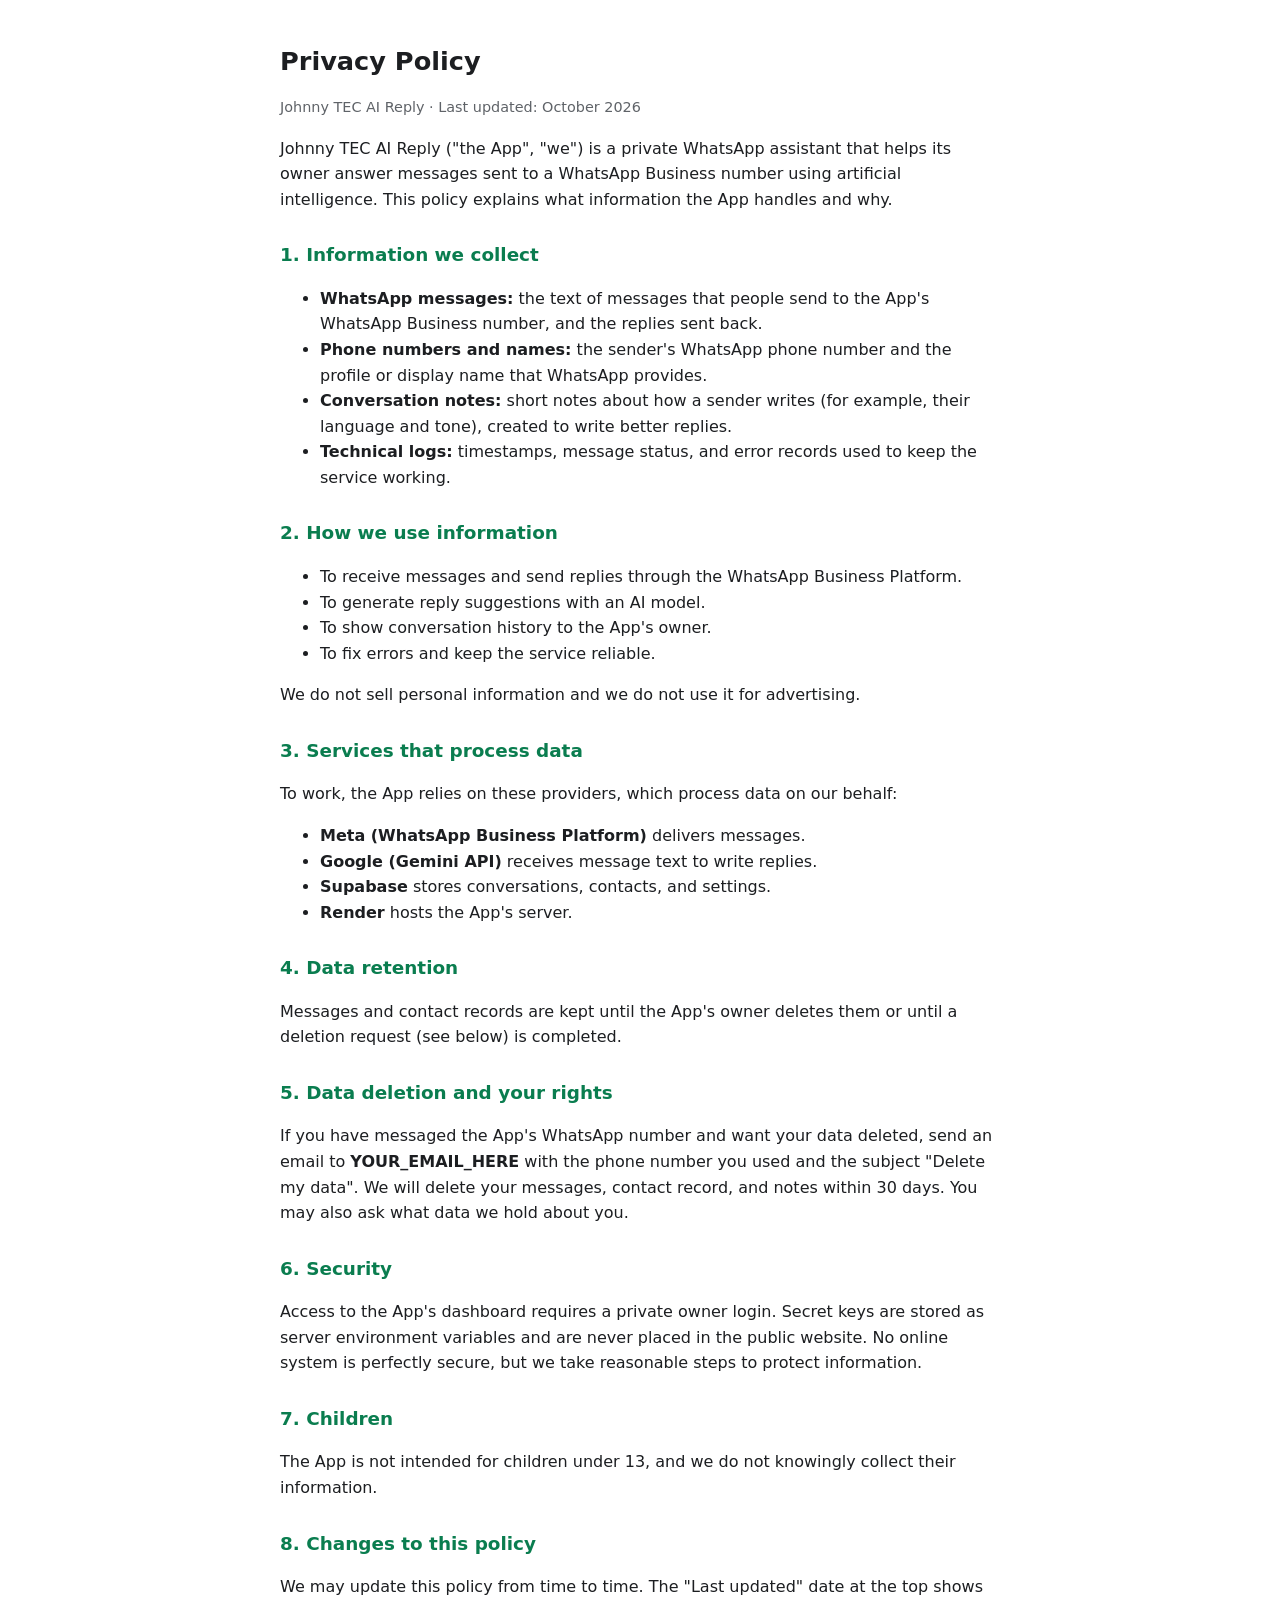
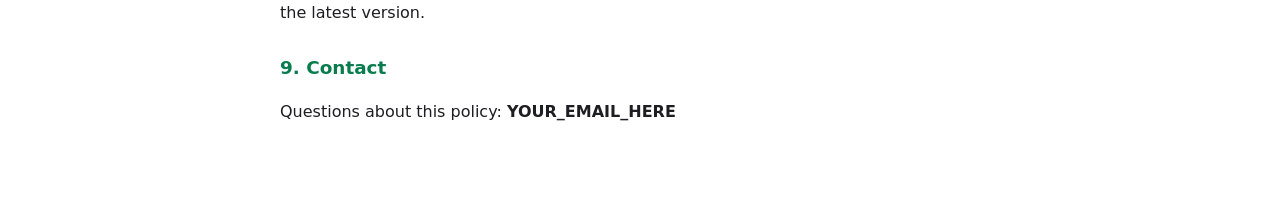
==== privacy.html @ 28c0dda8 "Add files via upload" ====
<!DOCTYPE html>
<html lang="en">
<head>
<meta charset="UTF-8">
<meta name="viewport" content="width=device-width, initial-scale=1">
<title>Privacy Policy - Johnny TEC AI Reply</title>
<style>
  :root { --bg:#ffffff; --text:#1c1e21; --muted:#5f6368; --accent:#0a7d4f; }
  @media (prefers-color-scheme: dark) {
    :root { --bg:#0a1220; --text:#e8ecf2; --muted:#9aa5b5; --accent:#2ee59d; }
  }
  body { margin:0; background:var(--bg); color:var(--text); font-family:system-ui,-apple-system,Segoe UI,Roboto,sans-serif; line-height:1.6; }
  main { max-width:720px; margin:0 auto; padding:24px 18px 60px; }
  h1 { font-size:1.6rem; margin-bottom:4px; }
  h2 { font-size:1.15rem; margin-top:28px; color:var(--accent); }
  p, li { font-size:1rem; }
  .muted { color:var(--muted); font-size:.9rem; }
</style>
</head>
<body>
<main>
  <h1>Privacy Policy</h1>
  <p class="muted">Johnny TEC AI Reply &middot; Last updated: October 2026</p>

  <p>Johnny TEC AI Reply ("the App", "we") is a private WhatsApp assistant that helps its owner answer messages sent to a WhatsApp Business number using artificial intelligence. This policy explains what information the App handles and why.</p>

  <h2>1. Information we collect</h2>
  <ul>
    <li><strong>WhatsApp messages:</strong> the text of messages that people send to the App's WhatsApp Business number, and the replies sent back.</li>
    <li><strong>Phone numbers and names:</strong> the sender's WhatsApp phone number and the profile or display name that WhatsApp provides.</li>
    <li><strong>Conversation notes:</strong> short notes about how a sender writes (for example, their language and tone), created to write better replies.</li>
    <li><strong>Technical logs:</strong> timestamps, message status, and error records used to keep the service working.</li>
  </ul>

  <h2>2. How we use information</h2>
  <ul>
    <li>To receive messages and send replies through the WhatsApp Business Platform.</li>
    <li>To generate reply suggestions with an AI model.</li>
    <li>To show conversation history to the App's owner.</li>
    <li>To fix errors and keep the service reliable.</li>
  </ul>
  <p>We do not sell personal information and we do not use it for advertising.</p>

  <h2>3. Services that process data</h2>
  <p>To work, the App relies on these providers, which process data on our behalf:</p>
  <ul>
    <li><strong>Meta (WhatsApp Business Platform)</strong> delivers messages.</li>
    <li><strong>Google (Gemini API)</strong> receives message text to write replies.</li>
    <li><strong>Supabase</strong> stores conversations, contacts, and settings.</li>
    <li><strong>Render</strong> hosts the App's server.</li>
  </ul>

  <h2>4. Data retention</h2>
  <p>Messages and contact records are kept until the App's owner deletes them or until a deletion request (see below) is completed.</p>

  <h2>5. Data deletion and your rights</h2>
  <p>If you have messaged the App's WhatsApp number and want your data deleted, send an email to <strong>YOUR_EMAIL_HERE</strong> with the phone number you used and the subject "Delete my data". We will delete your messages, contact record, and notes within 30 days. You may also ask what data we hold about you.</p>

  <h2>6. Security</h2>
  <p>Access to the App's dashboard requires a private owner login. Secret keys are stored as server environment variables and are never placed in the public website. No online system is perfectly secure, but we take reasonable steps to protect information.</p>

  <h2>7. Children</h2>
  <p>The App is not intended for children under 13, and we do not knowingly collect their information.</p>

  <h2>8. Changes to this policy</h2>
  <p>We may update this policy from time to time. The "Last updated" date at the top shows the latest version.</p>

  <h2>9. Contact</h2>
  <p>Questions about this policy: <strong>YOUR_EMAIL_HERE</strong></p>
</main>
</body>
</html>
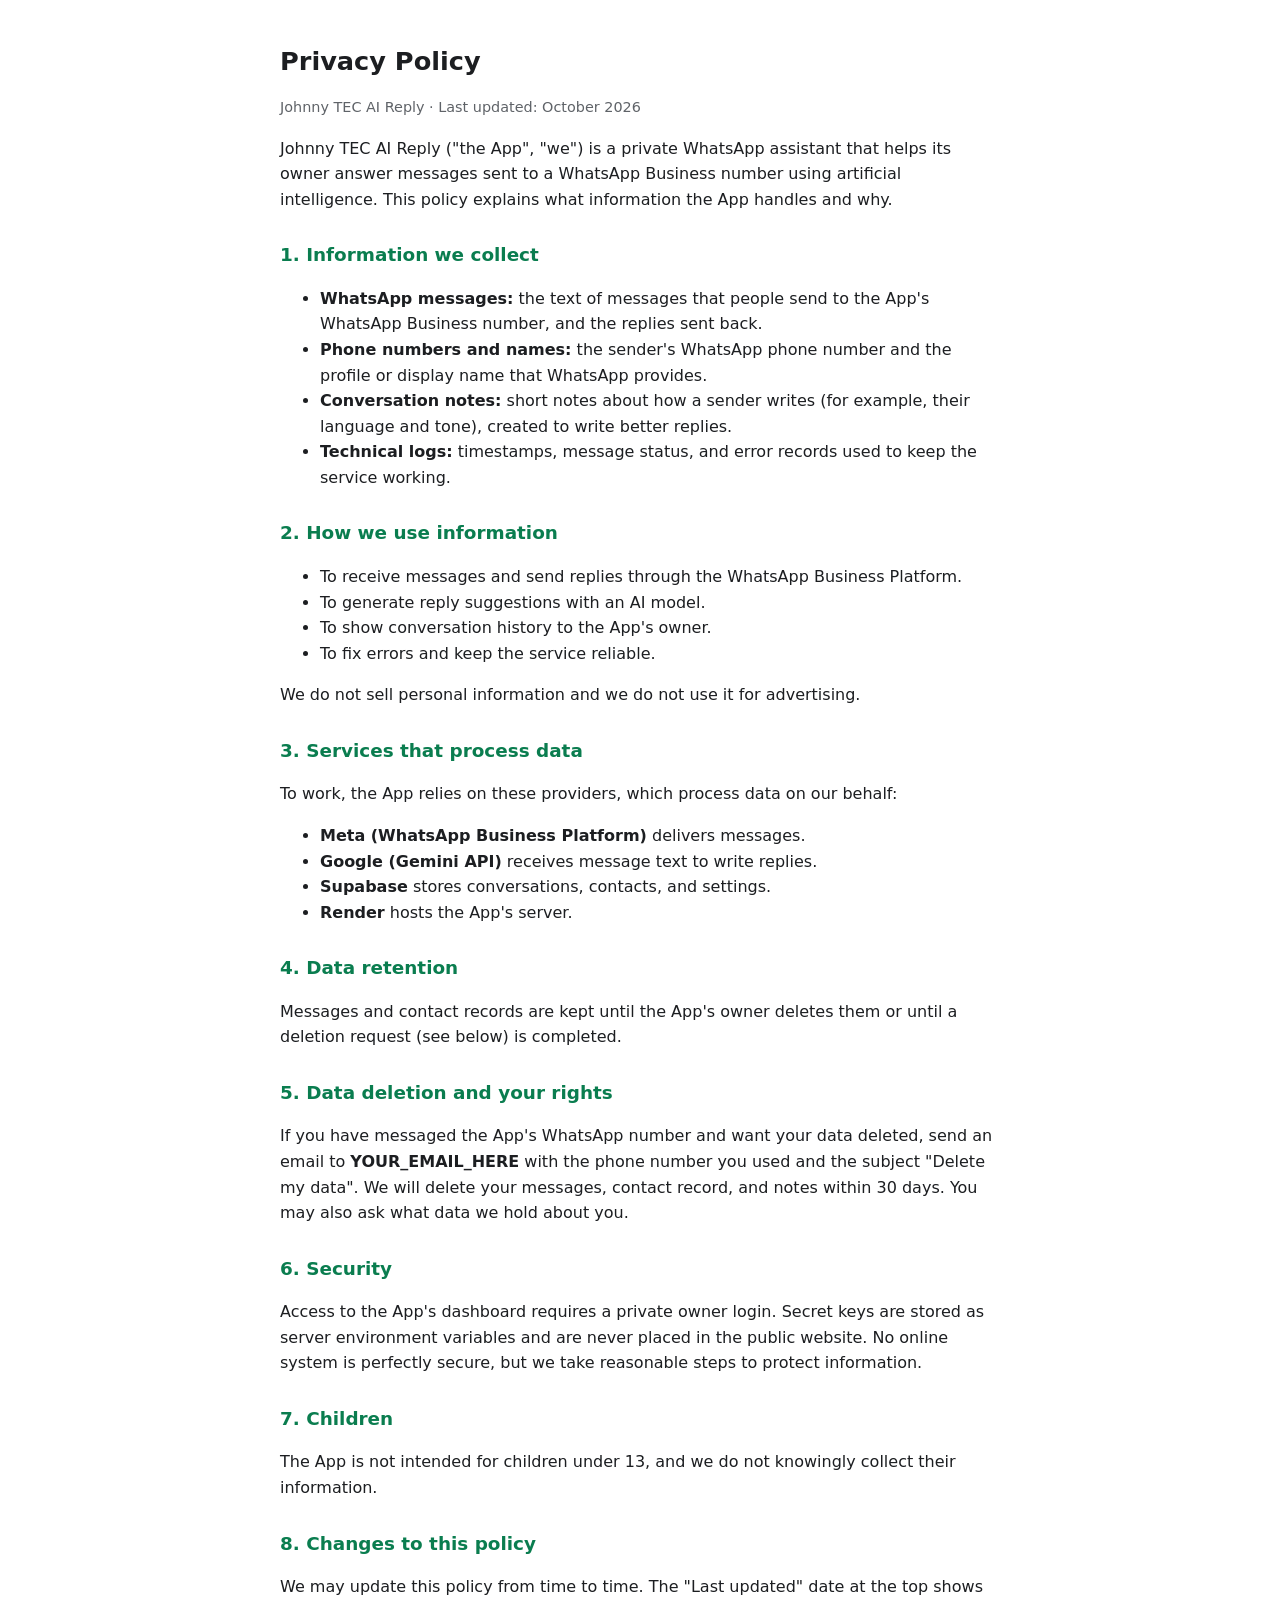
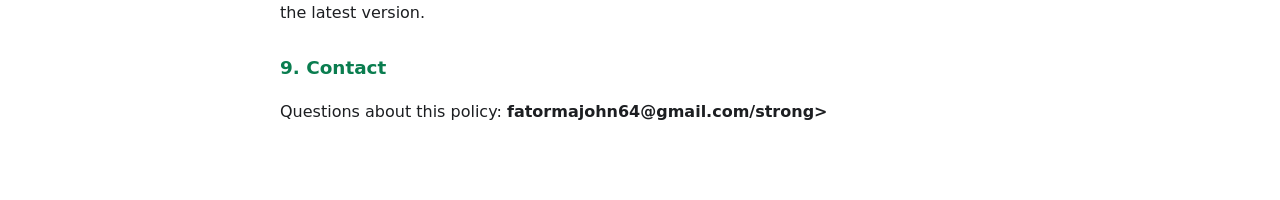
==== commit 4dcebb59: "Update privacy.html" ====
--- a/privacy.html
+++ b/privacy.html
@@ -66,7 +66,7 @@
   <p>We may update this policy from time to time. The "Last updated" date at the top shows the latest version.</p>
 
   <h2>9. Contact</h2>
-  <p>Questions about this policy: <strong>YOUR_EMAIL_HERE</strong></p>
+  <p>Questions about this policy: <strong>fatormajohn64@gmail.com/strong></p>
 </main>
 </body>
 </html>
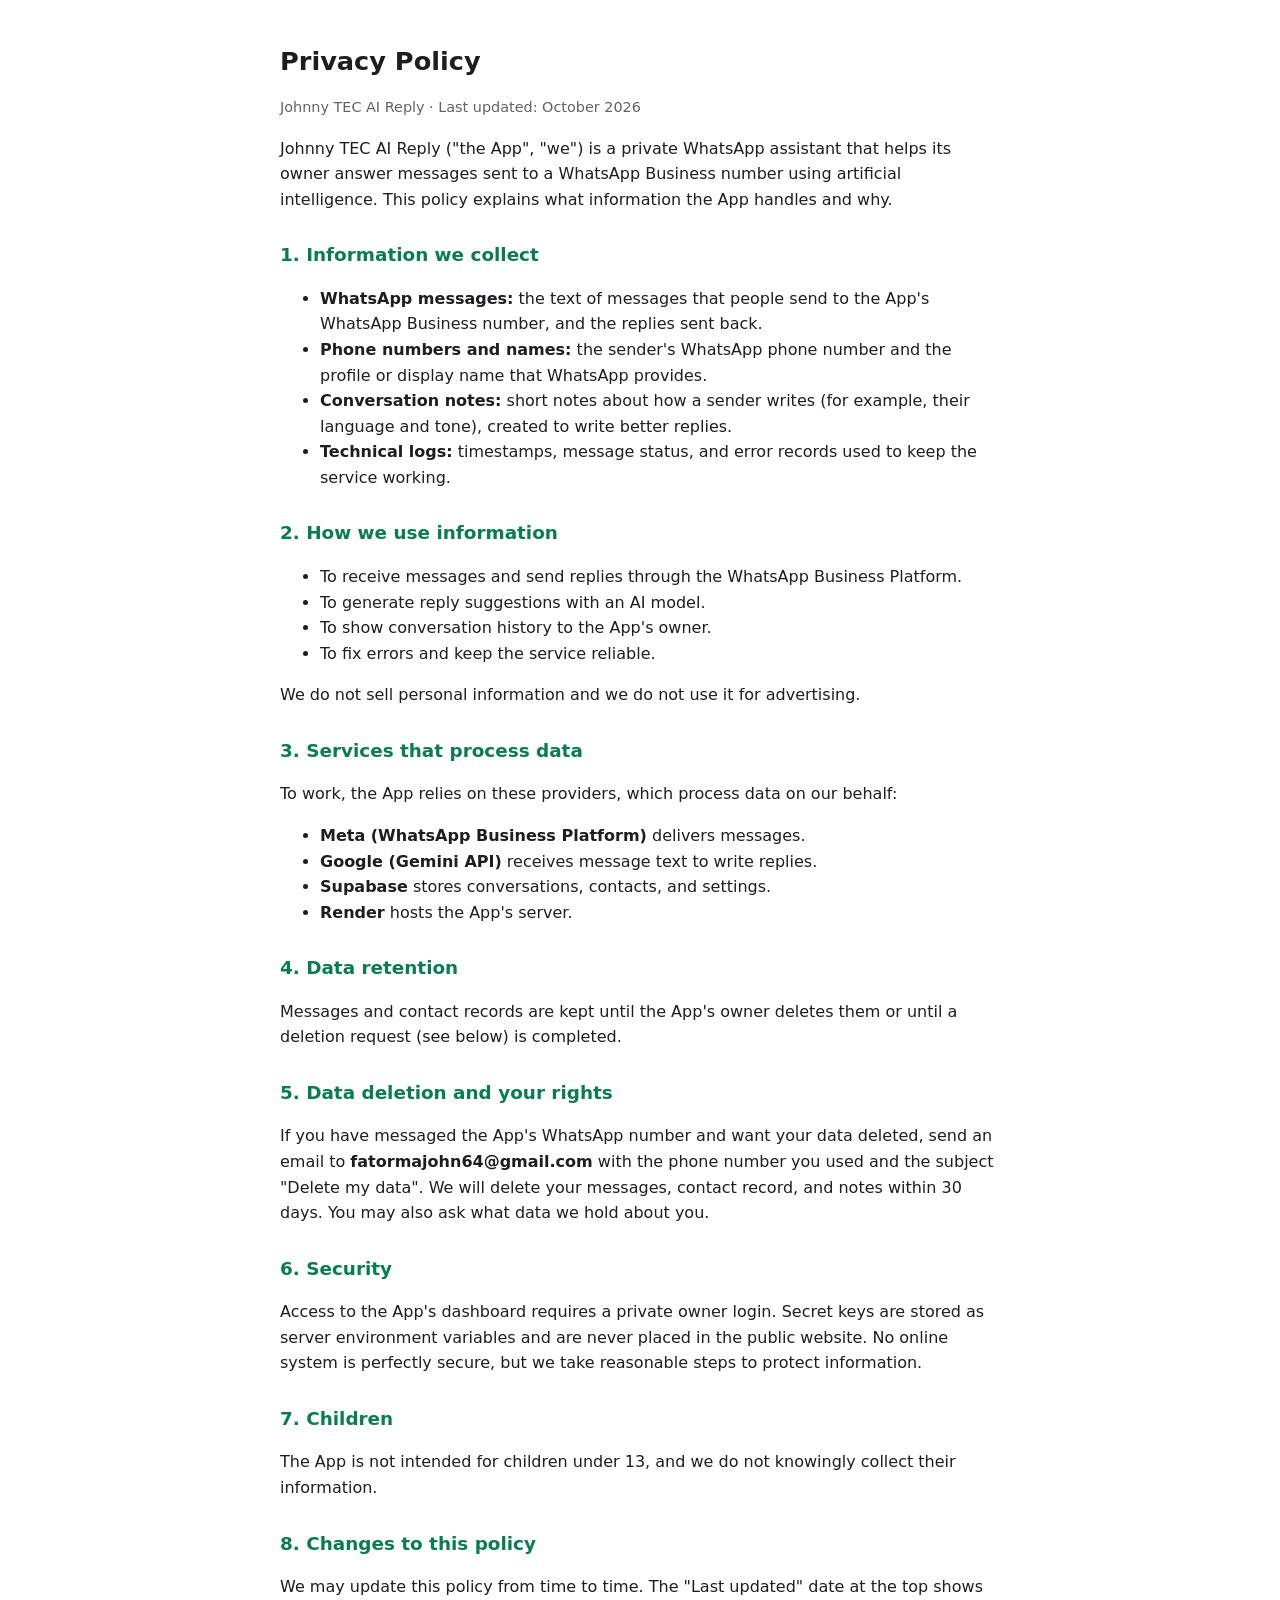
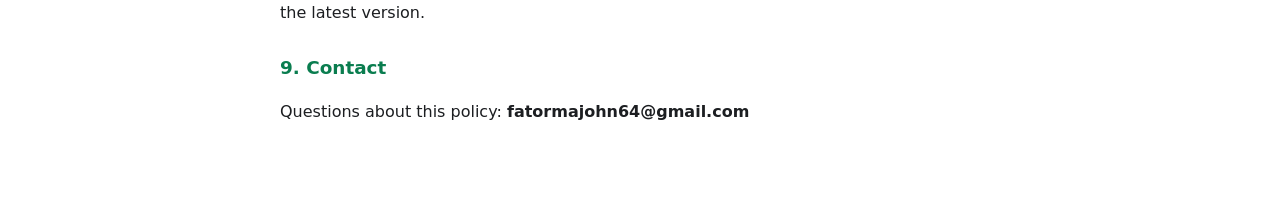
==== commit edd5d9d0: "Add files via upload" ====
--- a/privacy.html
+++ b/privacy.html
@@ -54,7 +54,7 @@
   <p>Messages and contact records are kept until the App's owner deletes them or until a deletion request (see below) is completed.</p>
 
   <h2>5. Data deletion and your rights</h2>
-  <p>If you have messaged the App's WhatsApp number and want your data deleted, send an email to <strong>YOUR_EMAIL_HERE</strong> with the phone number you used and the subject "Delete my data". We will delete your messages, contact record, and notes within 30 days. You may also ask what data we hold about you.</p>
+  <p>If you have messaged the App's WhatsApp number and want your data deleted, send an email to <strong>fatormajohn64@gmail.com</strong> with the phone number you used and the subject "Delete my data". We will delete your messages, contact record, and notes within 30 days. You may also ask what data we hold about you.</p>
 
   <h2>6. Security</h2>
   <p>Access to the App's dashboard requires a private owner login. Secret keys are stored as server environment variables and are never placed in the public website. No online system is perfectly secure, but we take reasonable steps to protect information.</p>
@@ -66,7 +66,7 @@
   <p>We may update this policy from time to time. The "Last updated" date at the top shows the latest version.</p>
 
   <h2>9. Contact</h2>
-  <p>Questions about this policy: <strong>fatormajohn64@gmail.com/strong></p>
+  <p>Questions about this policy: <strong>fatormajohn64@gmail.com</strong></p>
 </main>
 </body>
 </html>
